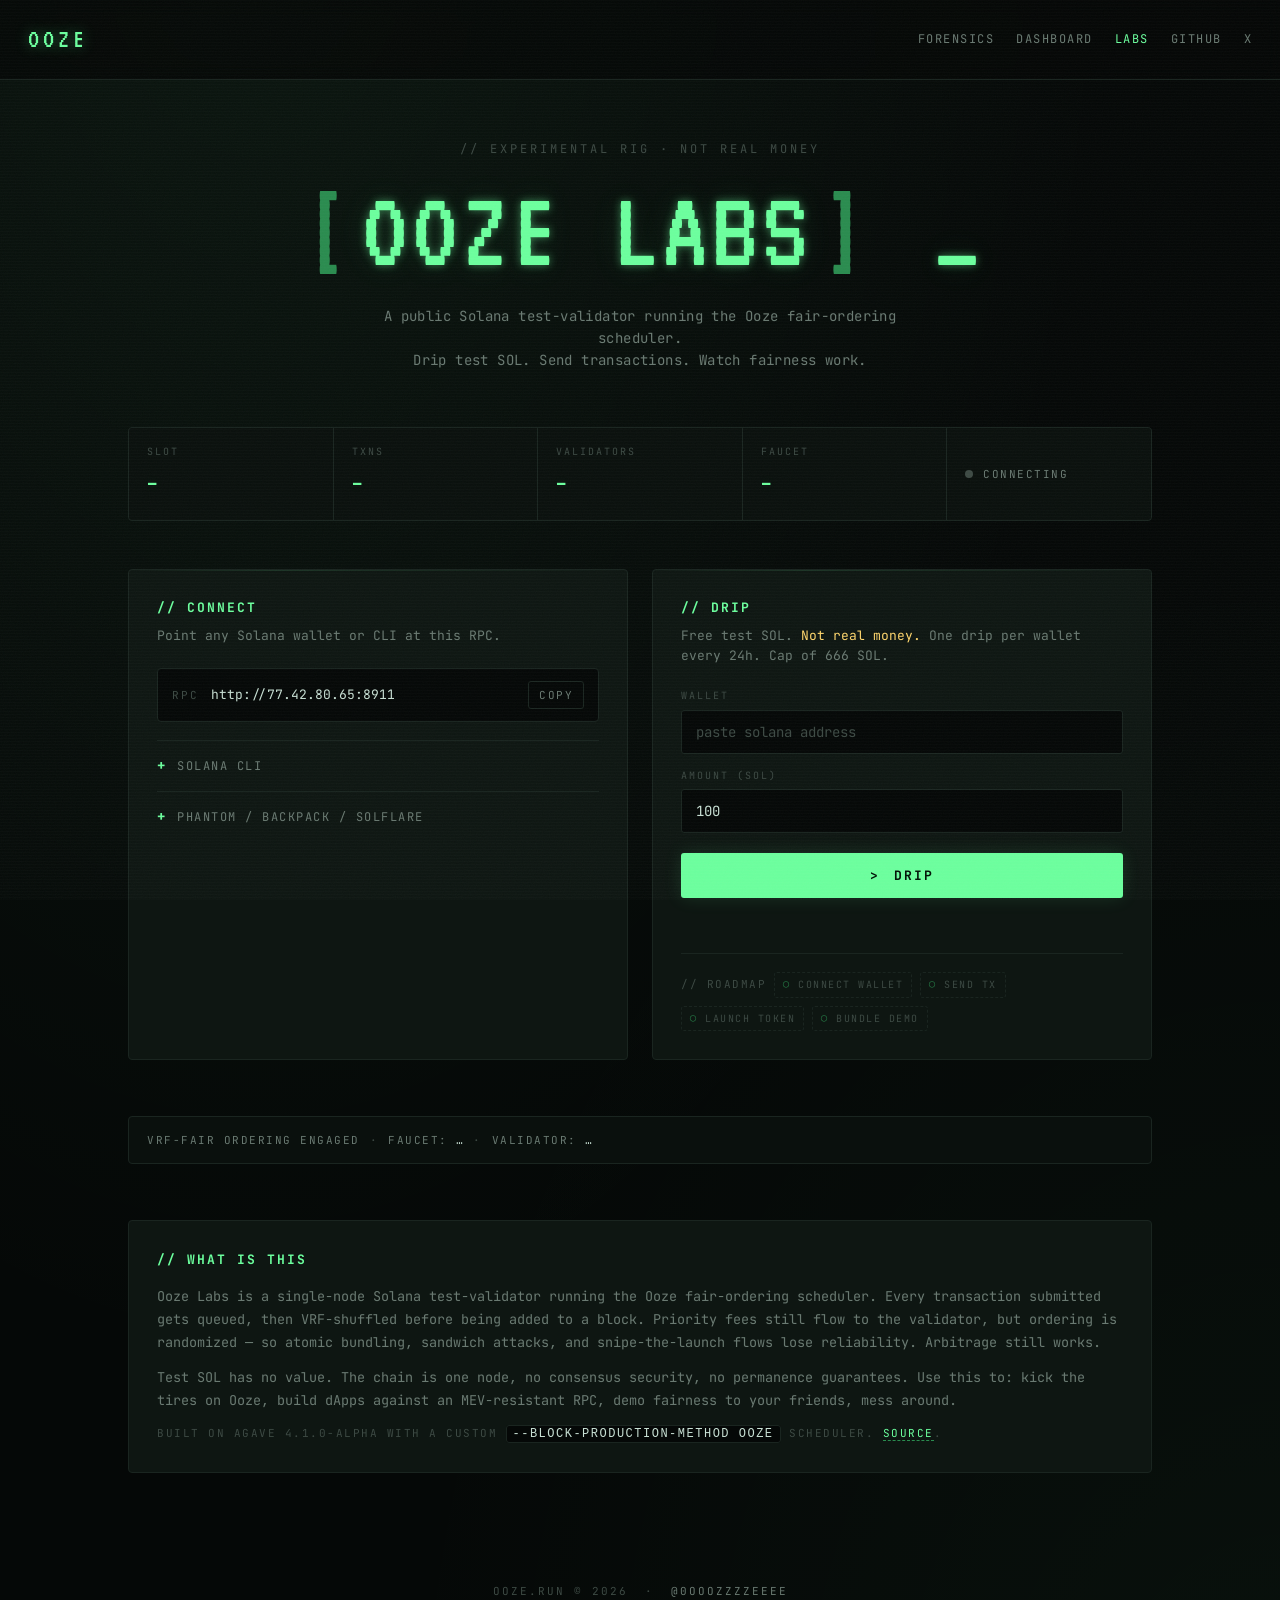
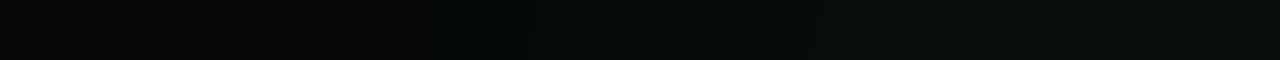
==== static/index.html @ a7ea2454 "Move static files to static/ directory" ====
<!DOCTYPE html>
<html lang="en">
<head>
<meta charset="UTF-8">
<meta name="viewport" content="width=device-width, initial-scale=1">
<title>OOZE LABS — VRF-fair Solana RPC</title>
<meta name="description" content="A public Solana test-validator running the Ooze fair-ordering scheduler. Drip test SOL. Send transactions. Watch fairness work.">

<link rel="preconnect" href="https://fonts.googleapis.com">
<link rel="preconnect" href="https://fonts.gstatic.com" crossorigin>
<!-- JetBrains Mono for body, VT323 for the big terminal display -->
<link href="https://fonts.googleapis.com/css2?family=JetBrains+Mono:wght@300;400;500;700&family=VT323&display=swap" rel="stylesheet">

<link rel="stylesheet" href="/static/style.css">
</head>
<body>

<div class="scanlines" aria-hidden="true"></div>
<div class="grain" aria-hidden="true"></div>

<header class="topbar">
  <a href="https://ooze.run" class="logo">OOZE</a>
  <nav>
    <a href="https://ooze.run">FORENSICS</a>
    <a href="https://dashboard.ooze.run">DASHBOARD</a>
    <a href="/" class="active">LABS</a>
    <a href="https://github.com/SwagasaurusFLEX" target="_blank" rel="noopener">GITHUB</a>
    <a href="https://twitter.com/0ooozzzzeeee" target="_blank" rel="noopener">X</a>
  </nav>
</header>

<main>

  <section class="hero">
    <div class="hero-pre">// experimental rig &middot; not real money</div>
    <h1 class="title">
      <span class="bracket">[</span>OOZE&nbsp;LABS<span class="bracket">]</span>
      <span class="cursor">_</span>
    </h1>
    <p class="tag">A public Solana test-validator running the Ooze fair-ordering scheduler.<br>
       Drip test SOL. Send transactions. Watch fairness work.</p>
  </section>

  <section class="status" id="status-grid">
    <div class="stat">
      <div class="stat-label">SLOT</div>
      <div class="stat-value" id="stat-slot">—</div>
    </div>
    <div class="stat">
      <div class="stat-label">TXNS</div>
      <div class="stat-value" id="stat-txns">—</div>
    </div>
    <div class="stat">
      <div class="stat-label">VALIDATORS</div>
      <div class="stat-value" id="stat-validators">—</div>
    </div>
    <div class="stat">
      <div class="stat-label">FAUCET</div>
      <div class="stat-value" id="stat-faucet">—</div>
    </div>
    <div class="stat status-pill">
      <div class="dot" id="status-dot"></div>
      <span id="status-text">connecting</span>
    </div>
  </section>

  <section class="grid">

    <article class="card connect">
      <h2 class="card-title">// CONNECT</h2>
      <p class="card-sub">Point any Solana wallet or CLI at this RPC.</p>

      <div class="endpoint-row" data-copy="rpc">
        <span class="row-label">RPC</span>
        <code id="rpc-url">http://77.42.80.65:8911</code>
        <button class="copy-btn" data-target="rpc-url">copy</button>
      </div>

      <details class="cli-details">
        <summary>Solana CLI</summary>
<pre><span class="prompt">$</span> solana config set --url <span class="hl" id="cli-url">http://77.42.80.65:8911</span>
<span class="prompt">$</span> solana airdrop 10
<span class="prompt">$</span> solana balance</pre>
      </details>

      <details class="cli-details">
        <summary>Phantom / Backpack / Solflare</summary>
<pre>Settings → Developer Settings → Change Network →
  Add Custom RPC →
    Name:   <span class="hl">Ooze Labs</span>
    URL:    <span class="hl rpc-inline">http://77.42.80.65:8911</span></pre>
      </details>
    </article>

    <article class="card drip">
      <h2 class="card-title">// DRIP</h2>
      <p class="card-sub">Free test SOL. <span class="warn">Not real money.</span> One drip per wallet every 24h. Cap of 666 SOL.</p>

      <form id="drip-form" autocomplete="off">
        <label class="field">
          <span>WALLET</span>
          <input type="text" id="drip-wallet" placeholder="paste solana address" spellcheck="false" required>
        </label>

        <label class="field">
          <span>AMOUNT (SOL)</span>
          <input type="number" id="drip-amount" value="100" min="1" max="666" required>
        </label>

        <button type="submit" id="drip-submit" class="primary-btn">
          <span class="btn-glyph">&gt;</span> dripping...
        </button>
      </form>

      <div class="drip-status" id="drip-status" aria-live="polite"></div>

      <div class="future">
        <span class="dim">// roadmap</span>
        <span class="badge soon">connect wallet</span>
        <span class="badge soon">send tx</span>
        <span class="badge soon">launch token</span>
        <span class="badge soon">bundle demo</span>
      </div>
    </article>

  </section>

  <section class="footer-strip">
    <span>VRF-FAIR ORDERING ENGAGED</span>
    <span class="sep">·</span>
    <span>FAUCET: <code id="faucet-pubkey-foot">…</code></span>
    <span class="sep">·</span>
    <span>VALIDATOR: <code id="validator-id-foot">…</code></span>
  </section>

  <section class="readme">
    <h3>// what is this</h3>
    <p>
      Ooze Labs is a single-node Solana test-validator running the Ooze fair-ordering scheduler.
      Every transaction submitted gets queued, then VRF-shuffled before being added to a block.
      Priority fees still flow to the validator, but ordering is randomized — so atomic bundling,
      sandwich attacks, and snipe-the-launch flows lose reliability. Arbitrage still works.
    </p>
    <p>
      Test SOL has no value. The chain is one node, no consensus security, no permanence guarantees.
      Use this to: kick the tires on Ooze, build dApps against an MEV-resistant RPC, demo fairness
      to your friends, mess around.
    </p>
    <p class="dim">
      Built on agave 4.1.0-alpha with a custom <code>--block-production-method ooze</code> scheduler.
      <a href="https://github.com/SwagasaurusFLEX/ooze-validator" target="_blank" rel="noopener">source</a>.
    </p>
  </section>

</main>

<footer class="page-footer">
  <span>OOZE.RUN © 2026</span>
  <span class="sep">·</span>
  <a href="https://twitter.com/0ooozzzzeeee" target="_blank" rel="noopener">@0ooozzzzeeee</a>
</footer>

<script src="/static/app.js"></script>
</body>
</html>
---- static/style.css ----
/* ===========================================================
   OOZE LABS — terminal aesthetic
   =========================================================== */

:root {
  --bg: #050807;
  --bg-elev: #0a100d;
  --bg-card: #0e1612;
  --line: #1a2520;
  --line-soft: #11181400;

  --fg: #c8e0d4;
  --fg-dim: #6a7a72;
  --fg-mute: #3d4a44;

  --ooze: #6cff9e;        /* primary accent */
  --ooze-soft: #2a8c4f;
  --ooze-glow: rgba(108, 255, 158, 0.45);
  --ooze-glow-soft: rgba(108, 255, 158, 0.12);

  --warn: #ffd66c;
  --err: #ff6c6c;

  --mono: 'JetBrains Mono', ui-monospace, SFMono-Regular, Menlo, monospace;
  --display: 'VT323', var(--mono);

  --radius: 4px;
  --maxw: 1080px;
}

* { box-sizing: border-box; }
html, body { margin: 0; padding: 0; }

html { scroll-behavior: smooth; }

body {
  font-family: var(--mono);
  font-size: 14px;
  line-height: 1.55;
  color: var(--fg);
  background: var(--bg);
  background-image:
    radial-gradient(ellipse at 20% -10%, rgba(108, 255, 158, 0.06), transparent 60%),
    radial-gradient(ellipse at 100% 110%, rgba(108, 255, 158, 0.04), transparent 50%);
  min-height: 100vh;
  overflow-x: hidden;
  -webkit-font-smoothing: antialiased;
}

/* ----- atmospheric overlays ----- */

.scanlines {
  position: fixed;
  inset: 0;
  pointer-events: none;
  z-index: 1000;
  background: repeating-linear-gradient(
    to bottom,
    rgba(255, 255, 255, 0.01) 0px,
    rgba(255, 255, 255, 0.01) 1px,
    transparent 1px,
    transparent 3px
  );
  mix-blend-mode: screen;
}

.grain {
  position: fixed;
  inset: 0;
  pointer-events: none;
  z-index: 999;
  opacity: 0.045;
  background-image: url("data:image/svg+xml;utf8,<svg xmlns='http://www.w3.org/2000/svg' width='200' height='200'><filter id='n'><feTurbulence type='fractalNoise' baseFrequency='0.85' numOctaves='2' stitchTiles='stitch'/></filter><rect width='100%' height='100%' filter='url(%23n)' opacity='0.7'/></svg>");
}

/* ----- top nav ----- */

.topbar {
  display: flex;
  align-items: center;
  justify-content: space-between;
  padding: 18px 28px;
  border-bottom: 1px solid var(--line);
  background: rgba(5, 8, 7, 0.8);
  backdrop-filter: blur(8px);
  -webkit-backdrop-filter: blur(8px);
  position: sticky;
  top: 0;
  z-index: 50;
}

.logo {
  font-family: var(--display);
  font-size: 28px;
  letter-spacing: 4px;
  color: var(--ooze);
  text-decoration: none;
  text-shadow: 0 0 14px var(--ooze-glow);
}

.topbar nav {
  display: flex;
  gap: 22px;
}

.topbar nav a {
  color: var(--fg-dim);
  text-decoration: none;
  font-size: 12px;
  letter-spacing: 1.5px;
  text-transform: uppercase;
  transition: color 0.15s;
}

.topbar nav a:hover { color: var(--fg); }
.topbar nav a.active { color: var(--ooze); }

/* ----- main layout ----- */

main {
  max-width: var(--maxw);
  margin: 0 auto;
  padding: 60px 28px 80px;
}

/* ----- hero ----- */

.hero {
  text-align: center;
  margin-bottom: 56px;
  animation: fade-up 0.8s ease both;
}

.hero-pre {
  color: var(--fg-mute);
  font-size: 12px;
  letter-spacing: 3px;
  text-transform: uppercase;
  margin-bottom: 14px;
}

.title {
  font-family: var(--display);
  font-size: clamp(54px, 9vw, 116px);
  font-weight: 400;
  letter-spacing: 4px;
  margin: 0 0 18px;
  color: var(--ooze);
  text-shadow:
    0 0 8px var(--ooze-glow),
    0 0 32px var(--ooze-glow-soft);
  line-height: 1;
}

.bracket {
  color: var(--ooze-soft);
  font-weight: 400;
  text-shadow: none;
  display: inline-block;
  margin: 0 8px;
}

.cursor {
  display: inline-block;
  color: var(--ooze);
  animation: blink 1.05s steps(2, jump-none) infinite;
  margin-left: 6px;
  font-weight: 400;
}

@keyframes blink {
  0%, 50% { opacity: 1; }
  50.01%, 100% { opacity: 0; }
}

.tag {
  color: var(--fg-dim);
  font-size: 14px;
  max-width: 580px;
  margin: 0 auto;
  letter-spacing: 0.4px;
}

/* ----- status bar ----- */

.status {
  display: grid;
  grid-template-columns: repeat(auto-fit, minmax(140px, 1fr));
  gap: 1px;
  background: var(--line);
  border: 1px solid var(--line);
  border-radius: var(--radius);
  margin-bottom: 48px;
  overflow: hidden;
}

.stat {
  background: var(--bg-elev);
  padding: 16px 18px;
  display: flex;
  flex-direction: column;
  gap: 4px;
  min-width: 0;
}

.stat-label {
  color: var(--fg-mute);
  font-size: 10px;
  letter-spacing: 2px;
  text-transform: uppercase;
}

.stat-value {
  font-family: var(--display);
  font-size: 26px;
  letter-spacing: 1px;
  color: var(--ooze);
  text-shadow: 0 0 10px var(--ooze-glow-soft);
  white-space: nowrap;
  overflow: hidden;
  text-overflow: ellipsis;
}

.status-pill {
  flex-direction: row;
  align-items: center;
  gap: 10px;
  font-size: 11px;
  letter-spacing: 1.5px;
  text-transform: uppercase;
  color: var(--fg-dim);
}

.dot {
  width: 8px; height: 8px;
  border-radius: 50%;
  background: var(--fg-mute);
  flex-shrink: 0;
  transition: background 0.25s, box-shadow 0.25s;
}

.dot.live {
  background: var(--ooze);
  box-shadow: 0 0 12px var(--ooze-glow);
  animation: pulse 1.6s ease-in-out infinite;
}

.dot.err {
  background: var(--err);
  box-shadow: 0 0 12px rgba(255, 108, 108, 0.5);
}

@keyframes pulse {
  0%, 100% { opacity: 1; transform: scale(1); }
  50% { opacity: 0.65; transform: scale(0.86); }
}

/* ----- card grid ----- */

.grid {
  display: grid;
  grid-template-columns: 1fr 1fr;
  gap: 24px;
  margin-bottom: 56px;
}

@media (max-width: 760px) {
  .grid { grid-template-columns: 1fr; }
}

.card {
  background: var(--bg-card);
  border: 1px solid var(--line);
  border-radius: var(--radius);
  padding: 28px;
  position: relative;
  overflow: hidden;
}

.card::before {
  content: '';
  position: absolute;
  top: 0; left: 0; right: 0;
  height: 1px;
  background: linear-gradient(90deg, transparent, var(--ooze-glow-soft) 30%, transparent);
}

.card-title {
  font-family: var(--mono);
  font-size: 13px;
  letter-spacing: 2px;
  font-weight: 700;
  color: var(--ooze);
  margin: 0 0 8px;
  text-transform: uppercase;
}

.card-sub {
  color: var(--fg-dim);
  font-size: 13px;
  margin: 0 0 22px;
}

/* ----- connect card ----- */

.endpoint-row {
  display: flex;
  align-items: center;
  gap: 12px;
  background: var(--bg);
  border: 1px solid var(--line);
  border-radius: var(--radius);
  padding: 12px 14px;
  margin-bottom: 18px;
}

.row-label {
  color: var(--fg-mute);
  font-size: 11px;
  letter-spacing: 2px;
  text-transform: uppercase;
  flex-shrink: 0;
}

.endpoint-row code {
  flex: 1;
  font-family: var(--mono);
  color: var(--fg);
  font-size: 13px;
  word-break: break-all;
  background: none;
  padding: 0;
}

.copy-btn {
  background: transparent;
  border: 1px solid var(--line);
  color: var(--fg-dim);
  font-family: var(--mono);
  font-size: 11px;
  letter-spacing: 1.5px;
  text-transform: uppercase;
  padding: 6px 10px;
  cursor: pointer;
  border-radius: 3px;
  transition: all 0.15s;
  flex-shrink: 0;
}

.copy-btn:hover {
  color: var(--ooze);
  border-color: var(--ooze-soft);
  background: rgba(108, 255, 158, 0.04);
}

.copy-btn.copied {
  color: var(--ooze);
  border-color: var(--ooze);
}

.cli-details {
  border-top: 1px solid var(--line);
  padding: 14px 0;
}

.cli-details:last-child { padding-bottom: 0; }

.cli-details summary {
  color: var(--fg-dim);
  font-size: 12px;
  letter-spacing: 1.5px;
  text-transform: uppercase;
  cursor: pointer;
  list-style: none;
  user-select: none;
  display: flex;
  align-items: center;
  gap: 8px;
}

.cli-details summary::-webkit-details-marker { display: none; }

.cli-details summary::before {
  content: '+';
  color: var(--ooze);
  font-weight: 700;
  font-size: 14px;
  width: 12px;
  display: inline-block;
}

.cli-details[open] summary::before { content: '−'; }

.cli-details pre {
  margin: 12px 0 0;
  padding: 14px 16px;
  background: var(--bg);
  border: 1px solid var(--line);
  border-radius: 3px;
  font-size: 12.5px;
  line-height: 1.6;
  color: var(--fg);
  overflow-x: auto;
}

.prompt {
  color: var(--ooze);
  margin-right: 8px;
  user-select: none;
}

.hl { color: var(--ooze); }

/* ----- drip card ----- */

.drip .field {
  display: block;
  margin-bottom: 14px;
}

.drip .field span {
  display: block;
  color: var(--fg-mute);
  font-size: 10px;
  letter-spacing: 2px;
  text-transform: uppercase;
  margin-bottom: 6px;
}

.drip input {
  width: 100%;
  padding: 12px 14px;
  background: var(--bg);
  border: 1px solid var(--line);
  border-radius: 3px;
  color: var(--fg);
  font-family: var(--mono);
  font-size: 14px;
  outline: none;
  transition: border-color 0.15s, box-shadow 0.15s;
}

.drip input:focus {
  border-color: var(--ooze-soft);
  box-shadow: 0 0 0 3px rgba(108, 255, 158, 0.08);
}

.drip input::placeholder {
  color: var(--fg-mute);
}

.warn { color: var(--warn); }

.primary-btn {
  width: 100%;
  margin-top: 6px;
  padding: 14px;
  background: var(--ooze);
  color: #001306;
  border: none;
  border-radius: 3px;
  font-family: var(--mono);
  font-size: 13px;
  font-weight: 700;
  letter-spacing: 2px;
  text-transform: uppercase;
  cursor: pointer;
  transition: filter 0.15s, transform 0.05s;
  box-shadow: 0 0 18px var(--ooze-glow-soft);
}

.primary-btn:hover { filter: brightness(1.1); }
.primary-btn:active { transform: translateY(1px); }
.primary-btn:disabled {
  background: var(--bg-elev);
  color: var(--fg-mute);
  cursor: not-allowed;
  box-shadow: none;
}

.btn-glyph { color: #001306; margin-right: 4px; }

.drip-status {
  margin-top: 14px;
  font-size: 12.5px;
  min-height: 1.5em;
}
.drip-status.ok { color: var(--ooze); }
.drip-status.err { color: var(--err); }

.drip-status .sig {
  display: block;
  color: var(--fg-dim);
  font-size: 11px;
  word-break: break-all;
  margin-top: 4px;
}

.future {
  margin-top: 22px;
  padding-top: 18px;
  border-top: 1px solid var(--line);
  display: flex;
  flex-wrap: wrap;
  gap: 8px;
  align-items: center;
}

.dim { color: var(--fg-mute); font-size: 11px; letter-spacing: 1.5px; text-transform: uppercase; }

.badge {
  font-size: 10px;
  letter-spacing: 1.5px;
  text-transform: uppercase;
  padding: 4px 8px;
  border-radius: 3px;
  border: 1px dashed var(--line);
  color: var(--fg-mute);
}

.badge.soon::before {
  content: '◯ ';
  color: var(--ooze-soft);
}

/* ----- footer strip ----- */

.footer-strip {
  display: flex;
  flex-wrap: wrap;
  align-items: center;
  gap: 10px;
  padding: 14px 18px;
  background: var(--bg-elev);
  border: 1px solid var(--line);
  border-radius: var(--radius);
  font-size: 11px;
  letter-spacing: 1.5px;
  text-transform: uppercase;
  color: var(--fg-dim);
  margin-bottom: 56px;
}

.footer-strip code {
  font-family: var(--mono);
  text-transform: none;
  color: var(--fg);
  letter-spacing: 0;
  font-size: 11.5px;
}

.footer-strip .sep { color: var(--fg-mute); }

/* ----- readme ----- */

.readme {
  border: 1px solid var(--line);
  border-radius: var(--radius);
  padding: 28px;
  background: var(--bg-card);
  color: var(--fg-dim);
  font-size: 13.5px;
  line-height: 1.7;
}

.readme h3 {
  font-family: var(--mono);
  font-size: 13px;
  letter-spacing: 2px;
  font-weight: 700;
  color: var(--ooze);
  margin: 0 0 14px;
  text-transform: uppercase;
}

.readme p { margin: 0 0 12px; }
.readme p:last-child { margin-bottom: 0; }

.readme code {
  background: var(--bg);
  border: 1px solid var(--line);
  padding: 1px 6px;
  border-radius: 3px;
  font-size: 12px;
  color: var(--fg);
}

.readme a { color: var(--ooze); text-decoration: none; border-bottom: 1px dashed var(--ooze-soft); }
.readme a:hover { color: var(--ooze); border-bottom-style: solid; }

/* ----- page footer ----- */

.page-footer {
  text-align: center;
  padding: 30px 28px 60px;
  color: var(--fg-mute);
  font-size: 11px;
  letter-spacing: 2px;
  text-transform: uppercase;
}

.page-footer .sep { margin: 0 8px; }
.page-footer a { color: var(--fg-dim); text-decoration: none; }
.page-footer a:hover { color: var(--ooze); }

/* ----- entrance animations ----- */

@keyframes fade-up {
  from { opacity: 0; transform: translateY(12px); }
  to { opacity: 1; transform: translateY(0); }
}

.status, .grid, .footer-strip, .readme {
  animation: fade-up 0.6s ease both;
}
.status { animation-delay: 0.15s; }
.grid { animation-delay: 0.25s; }
.footer-strip { animation-delay: 0.35s; }
.readme { animation-delay: 0.45s; }

/* ----- responsive ----- */

@media (max-width: 560px) {
  main { padding: 36px 18px 60px; }
  .topbar { padding: 14px 18px; }
  .topbar nav { gap: 14px; }
  .topbar nav a { font-size: 11px; letter-spacing: 1px; }
  .card { padding: 22px; }
  .endpoint-row { flex-wrap: wrap; }
  .endpoint-row code { width: 100%; }
}
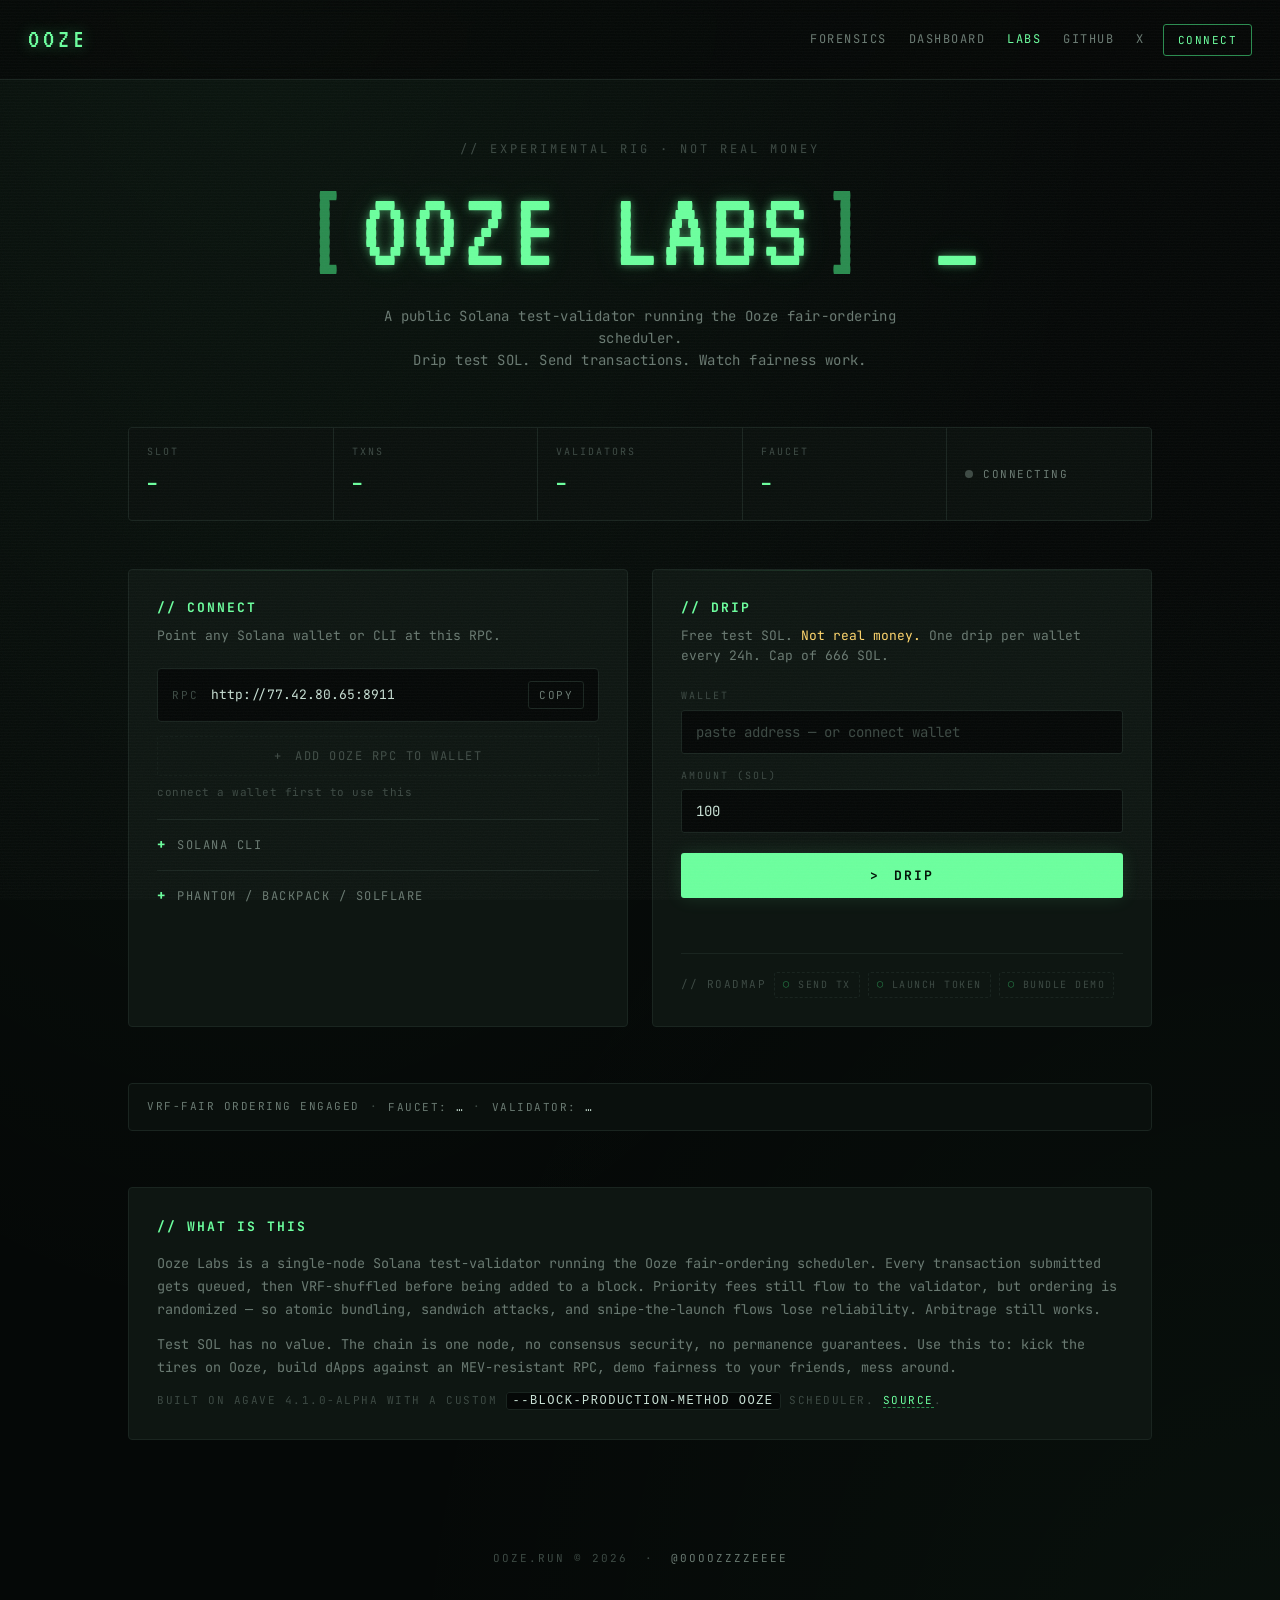
==== commit 7277535f: "Added wallet connect" ====
--- a/static/index.html
+++ b/static/index.html
@@ -8,7 +8,6 @@
 
 <link rel="preconnect" href="https://fonts.googleapis.com">
 <link rel="preconnect" href="https://fonts.gstatic.com" crossorigin>
-<!-- JetBrains Mono for body, VT323 for the big terminal display -->
 <link href="https://fonts.googleapis.com/css2?family=JetBrains+Mono:wght@300;400;500;700&family=VT323&display=swap" rel="stylesheet">
 
 <link rel="stylesheet" href="/static/style.css">
@@ -27,6 +26,11 @@
     <a href="https://github.com/SwagasaurusFLEX" target="_blank" rel="noopener">GITHUB</a>
     <a href="https://twitter.com/0ooozzzzeeee" target="_blank" rel="noopener">X</a>
   </nav>
+  <div class="topbar-wallet">
+    <button id="wallet-btn" class="wallet-btn" type="button">
+      <span class="wallet-btn-label">CONNECT</span>
+    </button>
+  </div>
 </header>
 
 <main>
@@ -76,6 +80,11 @@
         <button class="copy-btn" data-target="rpc-url">copy</button>
       </div>
 
+      <button id="add-rpc-btn" class="ghost-btn" type="button" disabled>
+        <span class="btn-glyph">+</span> add ooze rpc to wallet
+      </button>
+      <div class="add-rpc-hint" id="add-rpc-hint">connect a wallet first to use this</div>
+
       <details class="cli-details">
         <summary>Solana CLI</summary>
 <pre><span class="prompt">$</span> solana config set --url <span class="hl" id="cli-url">http://77.42.80.65:8911</span>
@@ -99,7 +108,10 @@
       <form id="drip-form" autocomplete="off">
         <label class="field">
           <span>WALLET</span>
-          <input type="text" id="drip-wallet" placeholder="paste solana address" spellcheck="false" required>
+          <div class="field-row">
+            <input type="text" id="drip-wallet" placeholder="paste address — or connect wallet" spellcheck="false" required>
+            <button type="button" id="drip-use-connected" class="ghost-mini" hidden>use connected</button>
+          </div>
         </label>
 
         <label class="field">
@@ -108,7 +120,7 @@
         </label>
 
         <button type="submit" id="drip-submit" class="primary-btn">
-          <span class="btn-glyph">&gt;</span> dripping...
+          <span class="btn-glyph">&gt;</span> drip
         </button>
       </form>
 
@@ -116,7 +128,6 @@
 
       <div class="future">
         <span class="dim">// roadmap</span>
-        <span class="badge soon">connect wallet</span>
         <span class="badge soon">send tx</span>
         <span class="badge soon">launch token</span>
         <span class="badge soon">bundle demo</span>
@@ -160,6 +171,33 @@
   <a href="https://twitter.com/0ooozzzzeeee" target="_blank" rel="noopener">@0ooozzzzeeee</a>
 </footer>
 
+<!-- ─── Wallet picker modal ─── -->
+<div class="modal-overlay" id="wallet-modal" hidden>
+  <div class="modal" role="dialog" aria-labelledby="wallet-modal-title">
+    <div class="modal-header">
+      <h3 id="wallet-modal-title">// select wallet</h3>
+      <button class="modal-close" id="wallet-modal-close" aria-label="close">×</button>
+    </div>
+    <div class="modal-body">
+      <button class="wallet-option" data-wallet="phantom">
+        <span class="wallet-name">Phantom</span>
+        <span class="wallet-status" data-wallet-status="phantom">checking…</span>
+      </button>
+      <button class="wallet-option" data-wallet="solflare">
+        <span class="wallet-name">Solflare</span>
+        <span class="wallet-status" data-wallet-status="solflare">checking…</span>
+      </button>
+      <button class="wallet-option" data-wallet="backpack">
+        <span class="wallet-name">Backpack</span>
+        <span class="wallet-status" data-wallet-status="backpack">checking…</span>
+      </button>
+    </div>
+    <div class="modal-foot">
+      <span class="dim">on mobile? we'll deep-link the wallet app.</span>
+    </div>
+  </div>
+</div>
+
 <script src="/static/app.js"></script>
 </body>
 </html>
--- a/static/style.css
+++ b/static/style.css
@@ -13,7 +13,7 @@
   --fg-dim: #6a7a72;
   --fg-mute: #3d4a44;
 
-  --ooze: #6cff9e;        /* primary accent */
+  --ooze: #6cff9e;
   --ooze-soft: #2a8c4f;
   --ooze-glow: rgba(108, 255, 158, 0.45);
   --ooze-glow-soft: rgba(108, 255, 158, 0.12);
@@ -78,7 +78,7 @@
 .topbar {
   display: flex;
   align-items: center;
-  justify-content: space-between;
+  gap: 18px;
   padding: 18px 28px;
   border-bottom: 1px solid var(--line);
   background: rgba(5, 8, 7, 0.8);
@@ -96,11 +96,13 @@
   color: var(--ooze);
   text-decoration: none;
   text-shadow: 0 0 14px var(--ooze-glow);
+  flex-shrink: 0;
 }
 
 .topbar nav {
   display: flex;
   gap: 22px;
+  margin-left: auto;
 }
 
 .topbar nav a {
@@ -114,6 +116,50 @@
 
 .topbar nav a:hover { color: var(--fg); }
 .topbar nav a.active { color: var(--ooze); }
+
+/* wallet button in topbar */
+.topbar-wallet {
+  flex-shrink: 0;
+}
+
+.wallet-btn {
+  font-family: var(--mono);
+  font-size: 11px;
+  letter-spacing: 1.5px;
+  text-transform: uppercase;
+  background: transparent;
+  border: 1px solid var(--ooze-soft);
+  color: var(--ooze);
+  padding: 8px 14px;
+  border-radius: 3px;
+  cursor: pointer;
+  transition: all 0.15s;
+  white-space: nowrap;
+}
+
+.wallet-btn:hover {
+  background: rgba(108, 255, 158, 0.06);
+  border-color: var(--ooze);
+  box-shadow: 0 0 12px var(--ooze-glow-soft);
+}
+
+.wallet-btn.connected {
+  border-color: var(--ooze);
+  background: rgba(108, 255, 158, 0.07);
+}
+
+.wallet-btn.connected::before {
+  content: '';
+  display: inline-block;
+  width: 6px;
+  height: 6px;
+  border-radius: 50%;
+  background: var(--ooze);
+  margin-right: 6px;
+  vertical-align: middle;
+  box-shadow: 0 0 8px var(--ooze);
+  animation: pulse 1.6s ease-in-out infinite;
+}
 
 /* ----- main layout ----- */
 
@@ -311,7 +357,7 @@
   border: 1px solid var(--line);
   border-radius: var(--radius);
   padding: 12px 14px;
-  margin-bottom: 18px;
+  margin-bottom: 14px;
 }
 
 .row-label {
@@ -358,6 +404,49 @@
   border-color: var(--ooze);
 }
 
+/* ghost button (add-rpc, etc.) */
+
+.ghost-btn {
+  width: 100%;
+  background: transparent;
+  border: 1px dashed var(--line);
+  color: var(--fg-dim);
+  font-family: var(--mono);
+  font-size: 12px;
+  letter-spacing: 1.5px;
+  text-transform: uppercase;
+  padding: 11px 14px;
+  border-radius: 3px;
+  cursor: pointer;
+  transition: all 0.15s;
+}
+
+.ghost-btn:not(:disabled):hover {
+  color: var(--ooze);
+  border-color: var(--ooze-soft);
+  border-style: solid;
+  background: rgba(108, 255, 158, 0.04);
+}
+
+.ghost-btn:disabled {
+  cursor: not-allowed;
+  opacity: 0.55;
+}
+
+.add-rpc-hint {
+  font-size: 11px;
+  color: var(--fg-mute);
+  letter-spacing: 0.5px;
+  margin: 8px 0 18px;
+  min-height: 1.4em;
+  transition: color 0.2s;
+}
+
+.add-rpc-hint[data-state="ok"] { color: var(--ooze); }
+.add-rpc-hint[data-state="err"] { color: var(--err); }
+
+/* CLI details */
+
 .cli-details {
   border-top: 1px solid var(--line);
   padding: 14px 0;
@@ -425,6 +514,38 @@
   letter-spacing: 2px;
   text-transform: uppercase;
   margin-bottom: 6px;
+}
+
+.field-row {
+  display: flex;
+  gap: 8px;
+  align-items: stretch;
+}
+
+.field-row input {
+  flex: 1;
+  min-width: 0;
+}
+
+.ghost-mini {
+  background: transparent;
+  border: 1px solid var(--line);
+  color: var(--fg-dim);
+  font-family: var(--mono);
+  font-size: 10px;
+  letter-spacing: 1.2px;
+  text-transform: uppercase;
+  padding: 0 12px;
+  border-radius: 3px;
+  cursor: pointer;
+  transition: all 0.15s;
+  white-space: nowrap;
+}
+
+.ghost-mini:hover {
+  color: var(--ooze);
+  border-color: var(--ooze-soft);
+  background: rgba(108, 255, 158, 0.04);
 }
 
 .drip input {
@@ -479,6 +600,8 @@
 }
 
 .btn-glyph { color: #001306; margin-right: 4px; }
+.ghost-btn .btn-glyph,
+.ghost-mini .btn-glyph { color: inherit; }
 
 .drip-status {
   margin-top: 14px;
@@ -603,6 +726,128 @@
 .page-footer a { color: var(--fg-dim); text-decoration: none; }
 .page-footer a:hover { color: var(--ooze); }
 
+/* ----- wallet modal ----- */
+
+.modal-overlay {
+  position: fixed;
+  inset: 0;
+  z-index: 2000;
+  background: rgba(0, 0, 0, 0.78);
+  backdrop-filter: blur(4px);
+  -webkit-backdrop-filter: blur(4px);
+  display: flex;
+  align-items: center;
+  justify-content: center;
+  padding: 24px;
+  animation: modal-fade 0.2s ease-out;
+}
+
+.modal-overlay[hidden] { display: none; }
+
+@keyframes modal-fade {
+  from { opacity: 0; }
+  to { opacity: 1; }
+}
+
+.modal {
+  background: var(--bg-card);
+  border: 1px solid var(--ooze-soft);
+  border-radius: var(--radius);
+  width: 100%;
+  max-width: 380px;
+  box-shadow:
+    0 0 60px rgba(108, 255, 158, 0.15),
+    0 20px 60px rgba(0, 0, 0, 0.6);
+  animation: modal-rise 0.25s ease-out;
+}
+
+@keyframes modal-rise {
+  from { opacity: 0; transform: translateY(12px); }
+  to { opacity: 1; transform: translateY(0); }
+}
+
+.modal-header {
+  display: flex;
+  align-items: center;
+  justify-content: space-between;
+  padding: 18px 22px;
+  border-bottom: 1px solid var(--line);
+}
+
+.modal-header h3 {
+  margin: 0;
+  font-family: var(--mono);
+  font-size: 13px;
+  letter-spacing: 2px;
+  color: var(--ooze);
+  text-transform: uppercase;
+  font-weight: 700;
+}
+
+.modal-close {
+  background: transparent;
+  border: none;
+  color: var(--fg-dim);
+  font-size: 24px;
+  line-height: 1;
+  cursor: pointer;
+  padding: 0 6px;
+  transition: color 0.15s;
+}
+
+.modal-close:hover { color: var(--ooze); }
+
+.modal-body {
+  padding: 14px 14px 6px;
+  display: flex;
+  flex-direction: column;
+  gap: 8px;
+}
+
+.wallet-option {
+  display: flex;
+  align-items: center;
+  justify-content: space-between;
+  background: var(--bg);
+  border: 1px solid var(--line);
+  border-radius: 3px;
+  padding: 14px 16px;
+  font-family: var(--mono);
+  color: var(--fg);
+  cursor: pointer;
+  transition: all 0.15s;
+  text-align: left;
+}
+
+.wallet-option:hover {
+  border-color: var(--ooze-soft);
+  background: rgba(108, 255, 158, 0.04);
+}
+
+.wallet-name {
+  font-size: 14px;
+  letter-spacing: 0.5px;
+  font-weight: 500;
+}
+
+.wallet-status {
+  font-size: 10px;
+  letter-spacing: 1.5px;
+  text-transform: uppercase;
+  color: var(--fg-mute);
+  transition: color 0.15s;
+}
+
+.wallet-status[data-state="detected"] { color: var(--ooze); }
+.wallet-status[data-state="missing"] { color: var(--fg-mute); }
+.wallet-status[data-state="mobile"] { color: var(--warn); }
+.wallet-status[data-state="err"] { color: var(--err); }
+
+.modal-foot {
+  padding: 8px 22px 18px;
+  text-align: center;
+}
+
 /* ----- entrance animations ----- */
 
 @keyframes fade-up {
@@ -620,12 +865,28 @@
 
 /* ----- responsive ----- */
 
+@media (max-width: 720px) {
+  .topbar {
+    flex-wrap: wrap;
+    gap: 12px;
+    padding: 14px 18px;
+  }
+  .topbar nav {
+    order: 3;
+    width: 100%;
+    justify-content: space-between;
+    gap: 14px;
+    flex-wrap: wrap;
+  }
+  .topbar nav a { font-size: 11px; letter-spacing: 1px; }
+  .topbar-wallet { margin-left: auto; }
+}
+
 @media (max-width: 560px) {
   main { padding: 36px 18px 60px; }
-  .topbar { padding: 14px 18px; }
-  .topbar nav { gap: 14px; }
-  .topbar nav a { font-size: 11px; letter-spacing: 1px; }
   .card { padding: 22px; }
   .endpoint-row { flex-wrap: wrap; }
   .endpoint-row code { width: 100%; }
-}
+  .field-row { flex-direction: column; gap: 6px; align-items: stretch; }
+  .ghost-mini { padding: 10px; font-size: 11px; }
+}
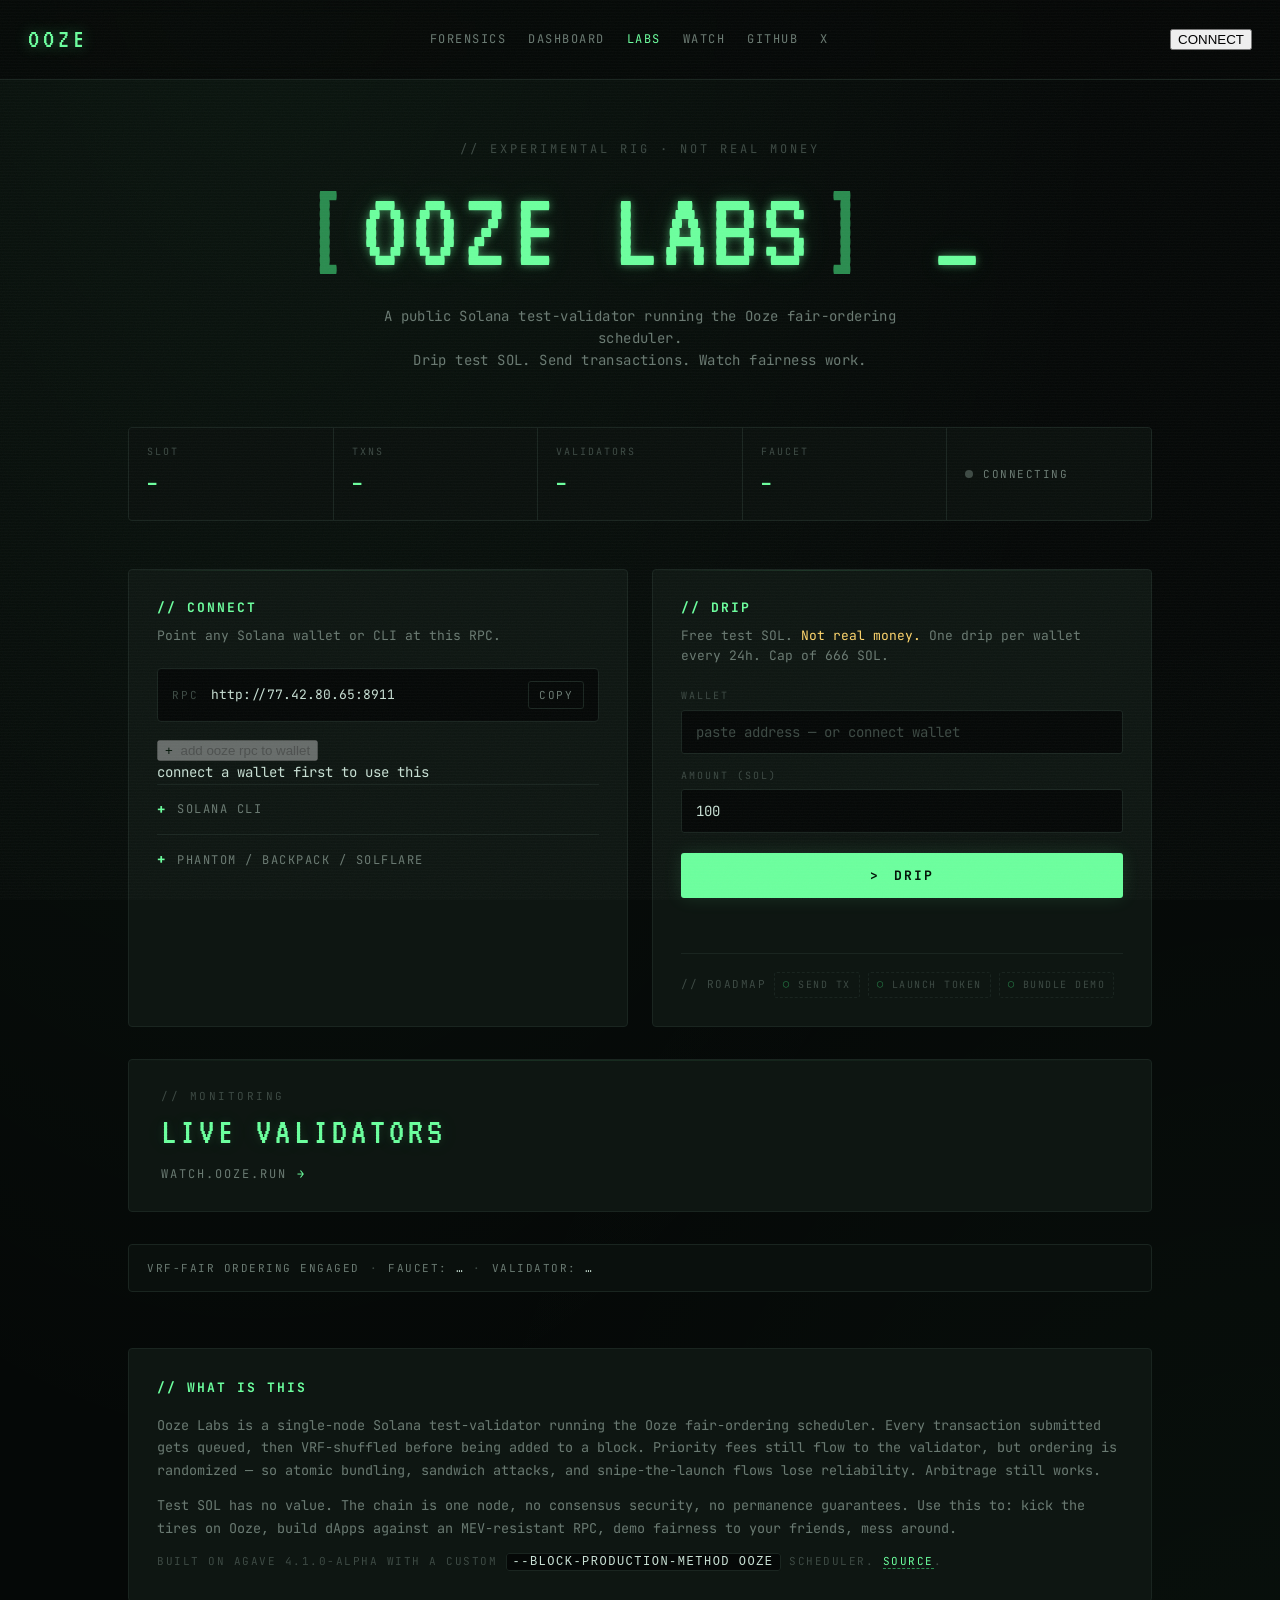
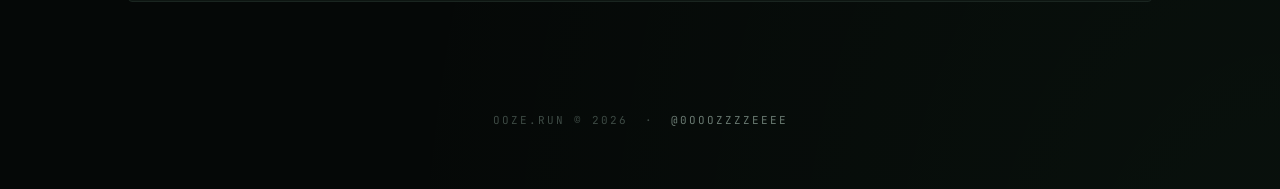
==== commit 3facc02c: "Add watch card to lab page" ====
--- a/static/index.html
+++ b/static/index.html
@@ -23,6 +23,7 @@
     <a href="https://ooze.run">FORENSICS</a>
     <a href="https://dashboard.ooze.run">DASHBOARD</a>
     <a href="/" class="active">LABS</a>
+    <a href="https://watch.ooze.run">WATCH</a>
     <a href="https://github.com/SwagasaurusFLEX" target="_blank" rel="noopener">GITHUB</a>
     <a href="https://twitter.com/0ooozzzzeeee" target="_blank" rel="noopener">X</a>
   </nav>
@@ -135,6 +136,15 @@
     </article>
 
   </section>
+
+  <a href="https://watch.ooze.run" class="watch-card" target="_blank" rel="noopener">
+    <div class="watch-card-pre">// monitoring</div>
+    <div class="watch-card-title">LIVE VALIDATORS</div>
+    <div class="watch-card-link">
+      watch.ooze.run
+      <span class="watch-card-arrow">→</span>
+    </div>
+  </a>
 
   <section class="footer-strip">
     <span>VRF-FAIR ORDERING ENGAGED</span>
--- a/static/style.css
+++ b/static/style.css
@@ -13,7 +13,7 @@
   --fg-dim: #6a7a72;
   --fg-mute: #3d4a44;
 
-  --ooze: #6cff9e;
+  --ooze: #6cff9e;        /* primary accent */
   --ooze-soft: #2a8c4f;
   --ooze-glow: rgba(108, 255, 158, 0.45);
   --ooze-glow-soft: rgba(108, 255, 158, 0.12);
@@ -78,7 +78,7 @@
 .topbar {
   display: flex;
   align-items: center;
-  gap: 18px;
+  justify-content: space-between;
   padding: 18px 28px;
   border-bottom: 1px solid var(--line);
   background: rgba(5, 8, 7, 0.8);
@@ -96,13 +96,11 @@
   color: var(--ooze);
   text-decoration: none;
   text-shadow: 0 0 14px var(--ooze-glow);
-  flex-shrink: 0;
 }
 
 .topbar nav {
   display: flex;
   gap: 22px;
-  margin-left: auto;
 }
 
 .topbar nav a {
@@ -116,50 +114,6 @@
 
 .topbar nav a:hover { color: var(--fg); }
 .topbar nav a.active { color: var(--ooze); }
-
-/* wallet button in topbar */
-.topbar-wallet {
-  flex-shrink: 0;
-}
-
-.wallet-btn {
-  font-family: var(--mono);
-  font-size: 11px;
-  letter-spacing: 1.5px;
-  text-transform: uppercase;
-  background: transparent;
-  border: 1px solid var(--ooze-soft);
-  color: var(--ooze);
-  padding: 8px 14px;
-  border-radius: 3px;
-  cursor: pointer;
-  transition: all 0.15s;
-  white-space: nowrap;
-}
-
-.wallet-btn:hover {
-  background: rgba(108, 255, 158, 0.06);
-  border-color: var(--ooze);
-  box-shadow: 0 0 12px var(--ooze-glow-soft);
-}
-
-.wallet-btn.connected {
-  border-color: var(--ooze);
-  background: rgba(108, 255, 158, 0.07);
-}
-
-.wallet-btn.connected::before {
-  content: '';
-  display: inline-block;
-  width: 6px;
-  height: 6px;
-  border-radius: 50%;
-  background: var(--ooze);
-  margin-right: 6px;
-  vertical-align: middle;
-  box-shadow: 0 0 8px var(--ooze);
-  animation: pulse 1.6s ease-in-out infinite;
-}
 
 /* ----- main layout ----- */
 
@@ -307,7 +261,7 @@
   display: grid;
   grid-template-columns: 1fr 1fr;
   gap: 24px;
-  margin-bottom: 56px;
+  margin-bottom: 32px;
 }
 
 @media (max-width: 760px) {
@@ -357,7 +311,7 @@
   border: 1px solid var(--line);
   border-radius: var(--radius);
   padding: 12px 14px;
-  margin-bottom: 14px;
+  margin-bottom: 18px;
 }
 
 .row-label {
@@ -403,49 +357,6 @@
   color: var(--ooze);
   border-color: var(--ooze);
 }
-
-/* ghost button (add-rpc, etc.) */
-
-.ghost-btn {
-  width: 100%;
-  background: transparent;
-  border: 1px dashed var(--line);
-  color: var(--fg-dim);
-  font-family: var(--mono);
-  font-size: 12px;
-  letter-spacing: 1.5px;
-  text-transform: uppercase;
-  padding: 11px 14px;
-  border-radius: 3px;
-  cursor: pointer;
-  transition: all 0.15s;
-}
-
-.ghost-btn:not(:disabled):hover {
-  color: var(--ooze);
-  border-color: var(--ooze-soft);
-  border-style: solid;
-  background: rgba(108, 255, 158, 0.04);
-}
-
-.ghost-btn:disabled {
-  cursor: not-allowed;
-  opacity: 0.55;
-}
-
-.add-rpc-hint {
-  font-size: 11px;
-  color: var(--fg-mute);
-  letter-spacing: 0.5px;
-  margin: 8px 0 18px;
-  min-height: 1.4em;
-  transition: color 0.2s;
-}
-
-.add-rpc-hint[data-state="ok"] { color: var(--ooze); }
-.add-rpc-hint[data-state="err"] { color: var(--err); }
-
-/* CLI details */
 
 .cli-details {
   border-top: 1px solid var(--line);
@@ -514,38 +425,6 @@
   letter-spacing: 2px;
   text-transform: uppercase;
   margin-bottom: 6px;
-}
-
-.field-row {
-  display: flex;
-  gap: 8px;
-  align-items: stretch;
-}
-
-.field-row input {
-  flex: 1;
-  min-width: 0;
-}
-
-.ghost-mini {
-  background: transparent;
-  border: 1px solid var(--line);
-  color: var(--fg-dim);
-  font-family: var(--mono);
-  font-size: 10px;
-  letter-spacing: 1.2px;
-  text-transform: uppercase;
-  padding: 0 12px;
-  border-radius: 3px;
-  cursor: pointer;
-  transition: all 0.15s;
-  white-space: nowrap;
-}
-
-.ghost-mini:hover {
-  color: var(--ooze);
-  border-color: var(--ooze-soft);
-  background: rgba(108, 255, 158, 0.04);
 }
 
 .drip input {
@@ -600,8 +479,6 @@
 }
 
 .btn-glyph { color: #001306; margin-right: 4px; }
-.ghost-btn .btn-glyph,
-.ghost-mini .btn-glyph { color: inherit; }
 
 .drip-status {
   margin-top: 14px;
@@ -646,6 +523,85 @@
   color: var(--ooze-soft);
 }
 
+/* ----- watch card (links to watch.ooze.run) ----- */
+
+.watch-card {
+  display: block;
+  text-decoration: none;
+  background: var(--bg-card);
+  border: 1px solid var(--line);
+  border-radius: var(--radius);
+  padding: 28px 32px;
+  margin-bottom: 32px;
+  position: relative;
+  overflow: hidden;
+  transition: border-color 0.2s, box-shadow 0.2s, transform 0.05s;
+  cursor: pointer;
+  animation: fade-up 0.6s 0.3s ease both;
+}
+
+.watch-card::before {
+  content: '';
+  position: absolute;
+  top: 0; left: 0; right: 0;
+  height: 1px;
+  background: linear-gradient(90deg, transparent, var(--ooze-glow-soft) 30%, transparent);
+  transition: background 0.2s;
+}
+
+.watch-card:hover {
+  border-color: var(--ooze-soft);
+  box-shadow: 0 0 28px rgba(108, 255, 158, 0.08);
+}
+
+.watch-card:hover::before {
+  background: linear-gradient(90deg, transparent, var(--ooze-glow) 30%, transparent);
+}
+
+.watch-card:active { transform: translateY(1px); }
+
+.watch-card-pre {
+  font-size: 11px;
+  letter-spacing: 2.5px;
+  text-transform: uppercase;
+  color: var(--fg-mute);
+  margin-bottom: 8px;
+}
+
+.watch-card-title {
+  font-family: var(--display);
+  font-size: 38px;
+  letter-spacing: 4px;
+  color: var(--ooze);
+  text-shadow: 0 0 8px var(--ooze-glow-soft), 0 0 24px var(--ooze-glow-soft);
+  line-height: 1;
+  margin-bottom: 14px;
+}
+
+.watch-card-link {
+  display: flex;
+  align-items: center;
+  gap: 10px;
+  font-family: var(--mono);
+  font-size: 12px;
+  letter-spacing: 2px;
+  text-transform: uppercase;
+  color: var(--fg-dim);
+  transition: color 0.2s;
+}
+
+.watch-card:hover .watch-card-link { color: var(--ooze); }
+
+.watch-card-arrow {
+  display: inline-block;
+  color: var(--ooze);
+  transition: transform 0.2s;
+}
+
+.watch-card:hover .watch-card-arrow {
+  transform: translateX(4px);
+}
+
 /* ----- footer strip ----- */
 
 .footer-strip {
@@ -726,128 +682,6 @@
 .page-footer a { color: var(--fg-dim); text-decoration: none; }
 .page-footer a:hover { color: var(--ooze); }
 
-/* ----- wallet modal ----- */
-
-.modal-overlay {
-  position: fixed;
-  inset: 0;
-  z-index: 2000;
-  background: rgba(0, 0, 0, 0.78);
-  backdrop-filter: blur(4px);
-  -webkit-backdrop-filter: blur(4px);
-  display: flex;
-  align-items: center;
-  justify-content: center;
-  padding: 24px;
-  animation: modal-fade 0.2s ease-out;
-}
-
-.modal-overlay[hidden] { display: none; }
-
-@keyframes modal-fade {
-  from { opacity: 0; }
-  to { opacity: 1; }
-}
-
-.modal {
-  background: var(--bg-card);
-  border: 1px solid var(--ooze-soft);
-  border-radius: var(--radius);
-  width: 100%;
-  max-width: 380px;
-  box-shadow:
-    0 0 60px rgba(108, 255, 158, 0.15),
-    0 20px 60px rgba(0, 0, 0, 0.6);
-  animation: modal-rise 0.25s ease-out;
-}
-
-@keyframes modal-rise {
-  from { opacity: 0; transform: translateY(12px); }
-  to { opacity: 1; transform: translateY(0); }
-}
-
-.modal-header {
-  display: flex;
-  align-items: center;
-  justify-content: space-between;
-  padding: 18px 22px;
-  border-bottom: 1px solid var(--line);
-}
-
-.modal-header h3 {
-  margin: 0;
-  font-family: var(--mono);
-  font-size: 13px;
-  letter-spacing: 2px;
-  color: var(--ooze);
-  text-transform: uppercase;
-  font-weight: 700;
-}
-
-.modal-close {
-  background: transparent;
-  border: none;
-  color: var(--fg-dim);
-  font-size: 24px;
-  line-height: 1;
-  cursor: pointer;
-  padding: 0 6px;
-  transition: color 0.15s;
-}
-
-.modal-close:hover { color: var(--ooze); }
-
-.modal-body {
-  padding: 14px 14px 6px;
-  display: flex;
-  flex-direction: column;
-  gap: 8px;
-}
-
-.wallet-option {
-  display: flex;
-  align-items: center;
-  justify-content: space-between;
-  background: var(--bg);
-  border: 1px solid var(--line);
-  border-radius: 3px;
-  padding: 14px 16px;
-  font-family: var(--mono);
-  color: var(--fg);
-  cursor: pointer;
-  transition: all 0.15s;
-  text-align: left;
-}
-
-.wallet-option:hover {
-  border-color: var(--ooze-soft);
-  background: rgba(108, 255, 158, 0.04);
-}
-
-.wallet-name {
-  font-size: 14px;
-  letter-spacing: 0.5px;
-  font-weight: 500;
-}
-
-.wallet-status {
-  font-size: 10px;
-  letter-spacing: 1.5px;
-  text-transform: uppercase;
-  color: var(--fg-mute);
-  transition: color 0.15s;
-}
-
-.wallet-status[data-state="detected"] { color: var(--ooze); }
-.wallet-status[data-state="missing"] { color: var(--fg-mute); }
-.wallet-status[data-state="mobile"] { color: var(--warn); }
-.wallet-status[data-state="err"] { color: var(--err); }
-
-.modal-foot {
-  padding: 8px 22px 18px;
-  text-align: center;
-}
-
 /* ----- entrance animations ----- */
 
 @keyframes fade-up {
@@ -860,33 +694,19 @@
 }
 .status { animation-delay: 0.15s; }
 .grid { animation-delay: 0.25s; }
-.footer-strip { animation-delay: 0.35s; }
-.readme { animation-delay: 0.45s; }
+.footer-strip { animation-delay: 0.4s; }
+.readme { animation-delay: 0.5s; }
 
 /* ----- responsive ----- */
-
-@media (max-width: 720px) {
-  .topbar {
-    flex-wrap: wrap;
-    gap: 12px;
-    padding: 14px 18px;
-  }
-  .topbar nav {
-    order: 3;
-    width: 100%;
-    justify-content: space-between;
-    gap: 14px;
-    flex-wrap: wrap;
-  }
-  .topbar nav a { font-size: 11px; letter-spacing: 1px; }
-  .topbar-wallet { margin-left: auto; }
-}
 
 @media (max-width: 560px) {
   main { padding: 36px 18px 60px; }
+  .topbar { padding: 14px 18px; }
+  .topbar nav { gap: 14px; }
+  .topbar nav a { font-size: 11px; letter-spacing: 1px; }
   .card { padding: 22px; }
   .endpoint-row { flex-wrap: wrap; }
   .endpoint-row code { width: 100%; }
-  .field-row { flex-direction: column; gap: 6px; align-items: stretch; }
-  .ghost-mini { padding: 10px; font-size: 11px; }
+  .watch-card { padding: 22px 24px; }
+  .watch-card-title { font-size: 30px; letter-spacing: 3px; }
 }
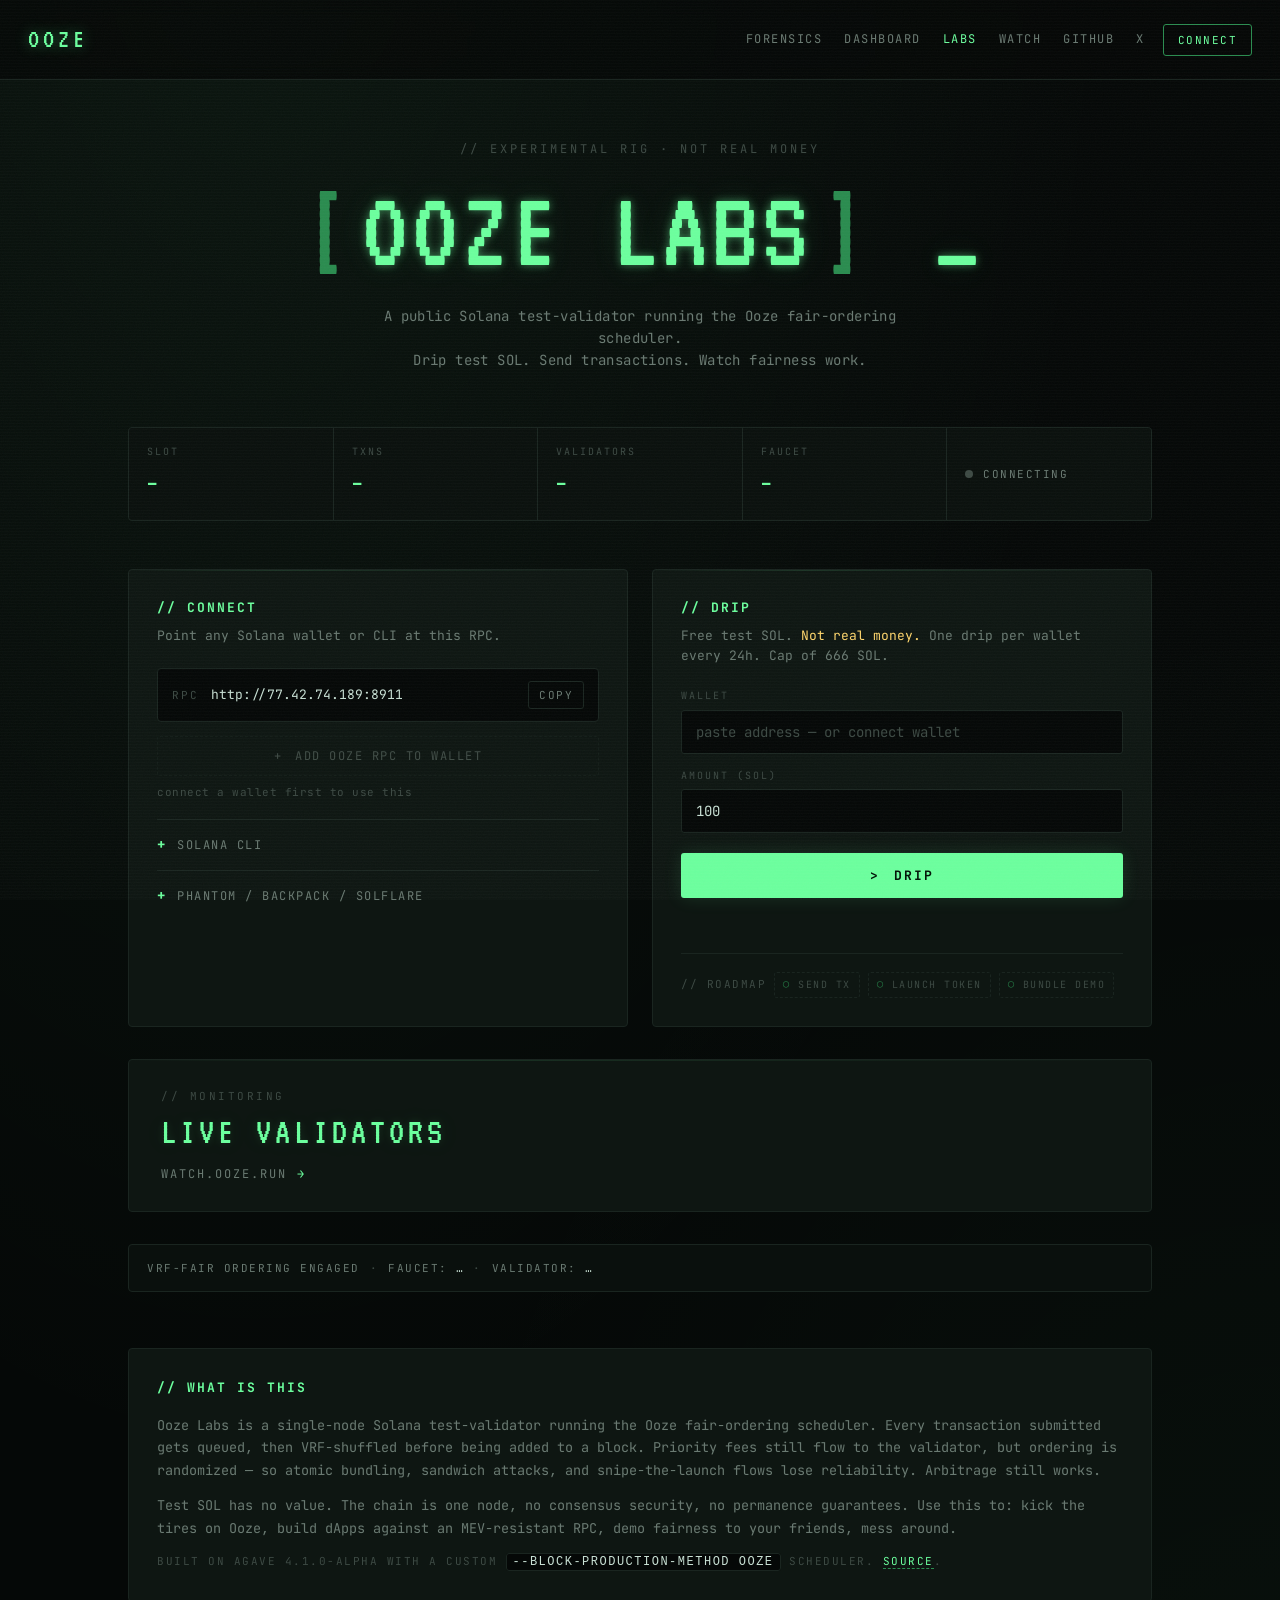
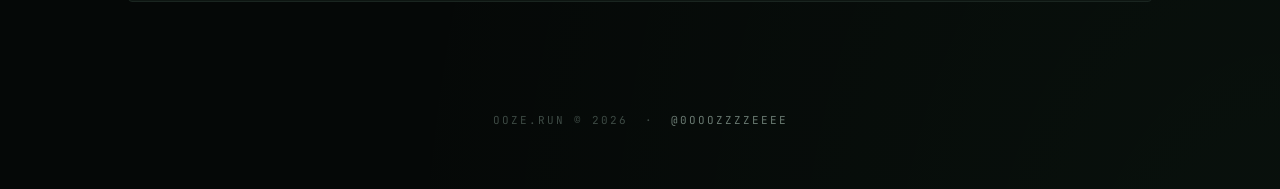
==== commit a969a1a1: "Update VPS IP to new server" ====
--- a/static/index.html
+++ b/static/index.html
@@ -77,7 +77,7 @@
 
       <div class="endpoint-row" data-copy="rpc">
         <span class="row-label">RPC</span>
-        <code id="rpc-url">http://77.42.80.65:8911</code>
+        <code id="rpc-url">http://77.42.74.189:8911</code>
         <button class="copy-btn" data-target="rpc-url">copy</button>
       </div>
 
@@ -88,7 +88,7 @@
 
       <details class="cli-details">
         <summary>Solana CLI</summary>
-<pre><span class="prompt">$</span> solana config set --url <span class="hl" id="cli-url">http://77.42.80.65:8911</span>
+<pre><span class="prompt">$</span> solana config set --url <span class="hl" id="cli-url">http://77.42.74.189:8911</span>
 <span class="prompt">$</span> solana airdrop 10
 <span class="prompt">$</span> solana balance</pre>
       </details>
@@ -98,7 +98,7 @@
 <pre>Settings → Developer Settings → Change Network →
   Add Custom RPC →
     Name:   <span class="hl">Ooze Labs</span>
-    URL:    <span class="hl rpc-inline">http://77.42.80.65:8911</span></pre>
+    URL:    <span class="hl rpc-inline">http://77.42.74.189:8911</span></pre>
       </details>
     </article>
 
--- a/static/style.css
+++ b/static/style.css
@@ -13,13 +13,17 @@
   --fg-dim: #6a7a72;
   --fg-mute: #3d4a44;
 
-  --ooze: #6cff9e;        /* primary accent */
+  --ooze: #6cff9e;
   --ooze-soft: #2a8c4f;
   --ooze-glow: rgba(108, 255, 158, 0.45);
   --ooze-glow-soft: rgba(108, 255, 158, 0.12);
 
   --warn: #ffd66c;
   --err: #ff6c6c;
+
+  --phos: #00ff41;
+  --phos-glow: rgba(0, 255, 65, 0.55);
+  --phos-glow-soft: rgba(0, 255, 65, 0.15);
 
   --mono: 'JetBrains Mono', ui-monospace, SFMono-Regular, Menlo, monospace;
   --display: 'VT323', var(--mono);
@@ -78,7 +82,7 @@
 .topbar {
   display: flex;
   align-items: center;
-  justify-content: space-between;
+  gap: 18px;
   padding: 18px 28px;
   border-bottom: 1px solid var(--line);
   background: rgba(5, 8, 7, 0.8);
@@ -96,11 +100,13 @@
   color: var(--ooze);
   text-decoration: none;
   text-shadow: 0 0 14px var(--ooze-glow);
+  flex-shrink: 0;
 }
 
 .topbar nav {
   display: flex;
   gap: 22px;
+  margin-left: auto;
 }
 
 .topbar nav a {
@@ -114,6 +120,50 @@
 
 .topbar nav a:hover { color: var(--fg); }
 .topbar nav a.active { color: var(--ooze); }
+
+/* wallet button in topbar */
+.topbar-wallet {
+  flex-shrink: 0;
+}
+
+.wallet-btn {
+  font-family: var(--mono);
+  font-size: 11px;
+  letter-spacing: 1.5px;
+  text-transform: uppercase;
+  background: transparent;
+  border: 1px solid var(--ooze-soft);
+  color: var(--ooze);
+  padding: 8px 14px;
+  border-radius: 3px;
+  cursor: pointer;
+  transition: all 0.15s;
+  white-space: nowrap;
+}
+
+.wallet-btn:hover {
+  background: rgba(108, 255, 158, 0.06);
+  border-color: var(--ooze);
+  box-shadow: 0 0 12px var(--ooze-glow-soft);
+}
+
+.wallet-btn.connected {
+  border-color: var(--ooze);
+  background: rgba(108, 255, 158, 0.07);
+}
+
+.wallet-btn.connected::before {
+  content: '';
+  display: inline-block;
+  width: 6px;
+  height: 6px;
+  border-radius: 50%;
+  background: var(--ooze);
+  margin-right: 6px;
+  vertical-align: middle;
+  box-shadow: 0 0 8px var(--ooze);
+  animation: pulse 1.6s ease-in-out infinite;
+}
 
 /* ----- main layout ----- */
 
@@ -311,7 +361,7 @@
   border: 1px solid var(--line);
   border-radius: var(--radius);
   padding: 12px 14px;
-  margin-bottom: 18px;
+  margin-bottom: 14px;
 }
 
 .row-label {
@@ -357,6 +407,49 @@
   color: var(--ooze);
   border-color: var(--ooze);
 }
+
+/* ghost button (add-rpc, etc.) */
+
+.ghost-btn {
+  width: 100%;
+  background: transparent;
+  border: 1px dashed var(--line);
+  color: var(--fg-dim);
+  font-family: var(--mono);
+  font-size: 12px;
+  letter-spacing: 1.5px;
+  text-transform: uppercase;
+  padding: 11px 14px;
+  border-radius: 3px;
+  cursor: pointer;
+  transition: all 0.15s;
+}
+
+.ghost-btn:not(:disabled):hover {
+  color: var(--ooze);
+  border-color: var(--ooze-soft);
+  border-style: solid;
+  background: rgba(108, 255, 158, 0.04);
+}
+
+.ghost-btn:disabled {
+  cursor: not-allowed;
+  opacity: 0.55;
+}
+
+.add-rpc-hint {
+  font-size: 11px;
+  color: var(--fg-mute);
+  letter-spacing: 0.5px;
+  margin: 8px 0 18px;
+  min-height: 1.4em;
+  transition: color 0.2s;
+}
+
+.add-rpc-hint[data-state="ok"] { color: var(--ooze); }
+.add-rpc-hint[data-state="err"] { color: var(--err); }
+
+/* CLI details */
 
 .cli-details {
   border-top: 1px solid var(--line);
@@ -427,6 +520,48 @@
   margin-bottom: 6px;
 }
 
+.field-row {
+  display: flex;
+  gap: 8px;
+  align-items: stretch;
+}
+
+.field-row input {
+  flex: 1;
+  min-width: 0;
+}
+
+.ghost-mini {
+  background: rgba(108, 255, 158, 0.08);
+  border: 1px solid var(--ooze-soft);
+  color: var(--ooze);
+  font-family: var(--mono);
+  font-size: 10px;
+  font-weight: 700;
+  letter-spacing: 1.2px;
+  text-transform: uppercase;
+  padding: 0 14px;
+  border-radius: 3px;
+  cursor: pointer;
+  transition: all 0.15s;
+  white-space: nowrap;
+  box-shadow: 0 0 12px var(--ooze-glow-soft);
+  animation: pulse-glow 2.4s ease-in-out infinite;
+}
+
+.ghost-mini:hover {
+  background: var(--ooze);
+  color: #001306;
+  border-color: var(--ooze);
+  box-shadow: 0 0 18px var(--ooze-glow);
+  animation: none;
+}
+
+@keyframes pulse-glow {
+  0%, 100% { box-shadow: 0 0 8px var(--ooze-glow-soft); }
+  50% { box-shadow: 0 0 18px var(--ooze-glow); }
+}
+
 .drip input {
   width: 100%;
   padding: 12px 14px;
@@ -479,6 +614,8 @@
 }
 
 .btn-glyph { color: #001306; margin-right: 4px; }
+.ghost-btn .btn-glyph,
+.ghost-mini .btn-glyph { color: inherit; }
 
 .drip-status {
   margin-top: 14px;
@@ -535,27 +672,58 @@
   margin-bottom: 32px;
   position: relative;
   overflow: hidden;
-  transition: border-color 0.2s, box-shadow 0.2s, transform 0.05s;
+  transition: border-color 0.3s, box-shadow 0.3s, transform 0.05s;
   cursor: pointer;
   animation: fade-up 0.6s 0.3s ease both;
-}
-
+  isolation: isolate;
+}
+
+/* the map "porthole" — sits behind content, hidden until hover */
+.watch-card::after {
+  content: '';
+  position: absolute;
+  inset: 0;
+  z-index: -1;
+  background-image: url("/static/world-map.svg");
+  background-repeat: no-repeat;
+  /* desktop default: equator band, wide horizontal slice */
+  background-size: 180% auto;
+  background-position: center 38%;
+  opacity: 0;
+  filter:
+    invert(1)
+    sepia(1)
+    saturate(600)
+    hue-rotate(59deg)
+    brightness(1.45)
+    drop-shadow(0 0 8px rgb(15, 255, 2));
+  transition: opacity 0.4s ease;
+}
+
+/* top accent line */
 .watch-card::before {
   content: '';
   position: absolute;
   top: 0; left: 0; right: 0;
   height: 1px;
   background: linear-gradient(90deg, transparent, var(--ooze-glow-soft) 30%, transparent);
-  transition: background 0.2s;
+  transition: background 0.3s;
+  z-index: 1;
 }
 
 .watch-card:hover {
-  border-color: var(--ooze-soft);
-  box-shadow: 0 0 28px rgba(108, 255, 158, 0.08);
+  border-color: var(--phos);
+  box-shadow:
+    0 0 28px rgba(0, 255, 65, 0.15),
+    inset 0 0 60px rgba(0, 0, 0, 0.5);
 }
 
 .watch-card:hover::before {
-  background: linear-gradient(90deg, transparent, var(--ooze-glow) 30%, transparent);
+  background: linear-gradient(90deg, transparent, var(--phos-glow) 30%, transparent);
+}
+
+.watch-card:hover::after {
+  opacity: 0.5;
 }
 
 .watch-card:active { transform: translateY(1px); }
@@ -566,6 +734,9 @@
   text-transform: uppercase;
   color: var(--fg-mute);
   margin-bottom: 8px;
+  transition: color 0.3s;
+  position: relative;
+  z-index: 2;
 }
 
 .watch-card-title {
@@ -576,6 +747,9 @@
   text-shadow: 0 0 8px var(--ooze-glow-soft), 0 0 24px var(--ooze-glow-soft);
   line-height: 1;
   margin-bottom: 14px;
+  transition: color 0.3s, text-shadow 0.3s;
+  position: relative;
+  z-index: 2;
 }
 
 .watch-card-link {
@@ -587,18 +761,32 @@
   letter-spacing: 2px;
   text-transform: uppercase;
   color: var(--fg-dim);
-  transition: color 0.2s;
-}
-
-.watch-card:hover .watch-card-link { color: var(--ooze); }
+  transition: color 0.3s;
+  position: relative;
+  z-index: 2;
+}
 
 .watch-card-arrow {
   display: inline-block;
   color: var(--ooze);
-  transition: transform 0.2s;
+  transition: transform 0.2s, color 0.3s;
+}
+
+/* on hover: shift mint → phosphor green to match the watch page palette */
+.watch-card:hover .watch-card-title {
+  color: var(--phos);
+  text-shadow:
+    0 0 4px var(--phos),
+    0 0 12px var(--phos-glow),
+    0 0 28px var(--phos-glow-soft);
+}
+
+.watch-card:hover .watch-card-link {
+  color: var(--phos);
 }
 
 .watch-card:hover .watch-card-arrow {
+  color: var(--phos);
   transform: translateX(4px);
 }
 
@@ -682,6 +870,128 @@
 .page-footer a { color: var(--fg-dim); text-decoration: none; }
 .page-footer a:hover { color: var(--ooze); }
 
+/* ----- wallet modal ----- */
+
+.modal-overlay {
+  position: fixed;
+  inset: 0;
+  z-index: 2000;
+  background: rgba(0, 0, 0, 0.78);
+  backdrop-filter: blur(4px);
+  -webkit-backdrop-filter: blur(4px);
+  display: flex;
+  align-items: center;
+  justify-content: center;
+  padding: 24px;
+  animation: modal-fade 0.2s ease-out;
+}
+
+.modal-overlay[hidden] { display: none; }
+
+@keyframes modal-fade {
+  from { opacity: 0; }
+  to { opacity: 1; }
+}
+
+.modal {
+  background: var(--bg-card);
+  border: 1px solid var(--ooze-soft);
+  border-radius: var(--radius);
+  width: 100%;
+  max-width: 380px;
+  box-shadow:
+    0 0 60px rgba(108, 255, 158, 0.15),
+    0 20px 60px rgba(0, 0, 0, 0.6);
+  animation: modal-rise 0.25s ease-out;
+}
+
+@keyframes modal-rise {
+  from { opacity: 0; transform: translateY(12px); }
+  to { opacity: 1; transform: translateY(0); }
+}
+
+.modal-header {
+  display: flex;
+  align-items: center;
+  justify-content: space-between;
+  padding: 18px 22px;
+  border-bottom: 1px solid var(--line);
+}
+
+.modal-header h3 {
+  margin: 0;
+  font-family: var(--mono);
+  font-size: 13px;
+  letter-spacing: 2px;
+  color: var(--ooze);
+  text-transform: uppercase;
+  font-weight: 700;
+}
+
+.modal-close {
+  background: transparent;
+  border: none;
+  color: var(--fg-dim);
+  font-size: 24px;
+  line-height: 1;
+  cursor: pointer;
+  padding: 0 6px;
+  transition: color 0.15s;
+}
+
+.modal-close:hover { color: var(--ooze); }
+
+.modal-body {
+  padding: 14px 14px 6px;
+  display: flex;
+  flex-direction: column;
+  gap: 8px;
+}
+
+.wallet-option {
+  display: flex;
+  align-items: center;
+  justify-content: space-between;
+  background: var(--bg);
+  border: 1px solid var(--line);
+  border-radius: 3px;
+  padding: 14px 16px;
+  font-family: var(--mono);
+  color: var(--fg);
+  cursor: pointer;
+  transition: all 0.15s;
+  text-align: left;
+}
+
+.wallet-option:hover {
+  border-color: var(--ooze-soft);
+  background: rgba(108, 255, 158, 0.04);
+}
+
+.wallet-name {
+  font-size: 14px;
+  letter-spacing: 0.5px;
+  font-weight: 500;
+}
+
+.wallet-status {
+  font-size: 10px;
+  letter-spacing: 1.5px;
+  text-transform: uppercase;
+  color: var(--fg-mute);
+  transition: color 0.15s;
+}
+
+.wallet-status[data-state="detected"] { color: var(--ooze); }
+.wallet-status[data-state="missing"] { color: var(--fg-mute); }
+.wallet-status[data-state="mobile"] { color: var(--warn); }
+.wallet-status[data-state="err"] { color: var(--err); }
+
+.modal-foot {
+  padding: 8px 22px 18px;
+  text-align: center;
+}
+
 /* ----- entrance animations ----- */
 
 @keyframes fade-up {
@@ -699,14 +1009,35 @@
 
 /* ----- responsive ----- */
 
+@media (max-width: 720px) {
+  .topbar {
+    flex-wrap: wrap;
+    gap: 12px;
+    padding: 14px 18px;
+  }
+  .topbar nav {
+    order: 3;
+    width: 100%;
+    justify-content: space-between;
+    gap: 14px;
+    flex-wrap: wrap;
+  }
+  .topbar nav a { font-size: 11px; letter-spacing: 1px; }
+  .topbar-wallet { margin-left: auto; }
+}
+
 @media (max-width: 560px) {
   main { padding: 36px 18px 60px; }
-  .topbar { padding: 14px 18px; }
-  .topbar nav { gap: 14px; }
-  .topbar nav a { font-size: 11px; letter-spacing: 1px; }
   .card { padding: 22px; }
   .endpoint-row { flex-wrap: wrap; }
   .endpoint-row code { width: 100%; }
+  .field-row { flex-direction: column; gap: 6px; align-items: stretch; }
+  .ghost-mini { padding: 10px; font-size: 11px; }
   .watch-card { padding: 22px 24px; }
   .watch-card-title { font-size: 30px; letter-spacing: 3px; }
+  /* on mobile: vertical strip showing east asia (korea/japan) */
+  .watch-card::after {
+    background-size: auto 250%;
+    background-position: 78% center;
+  }
 }
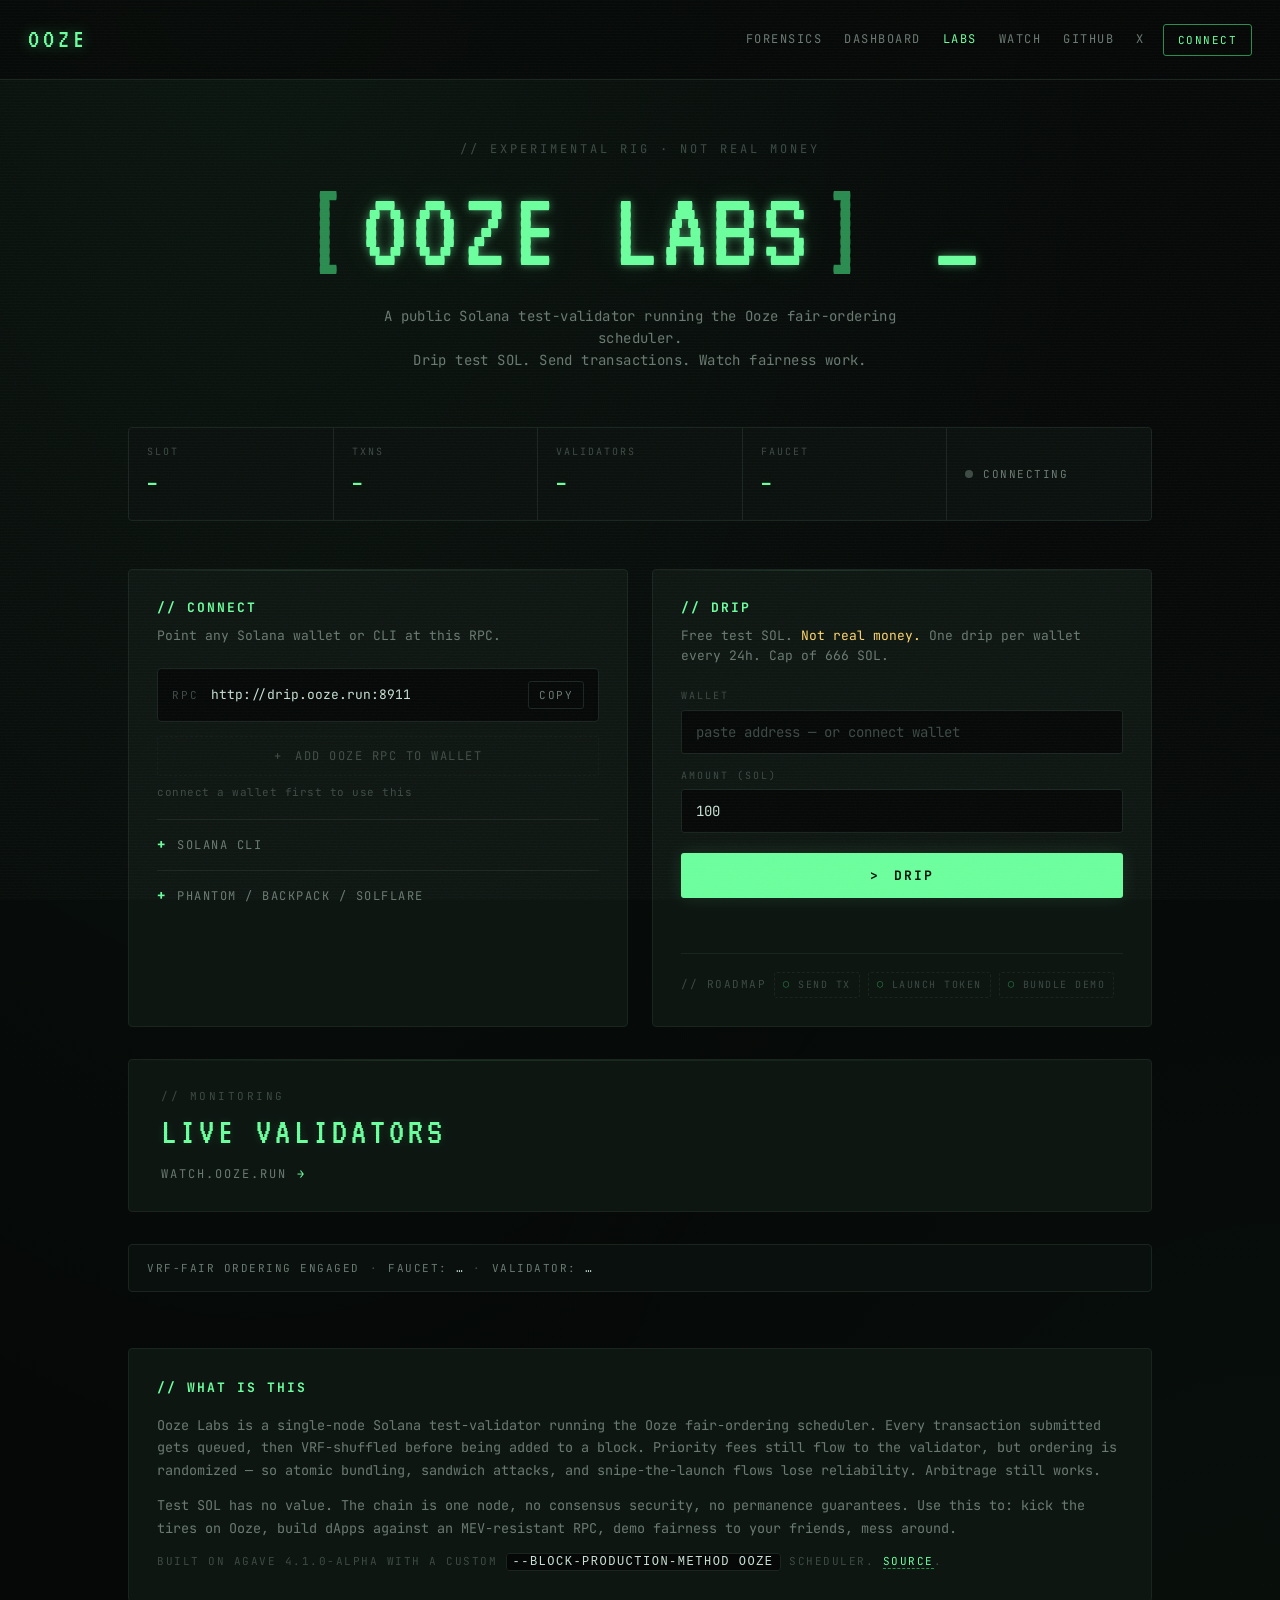
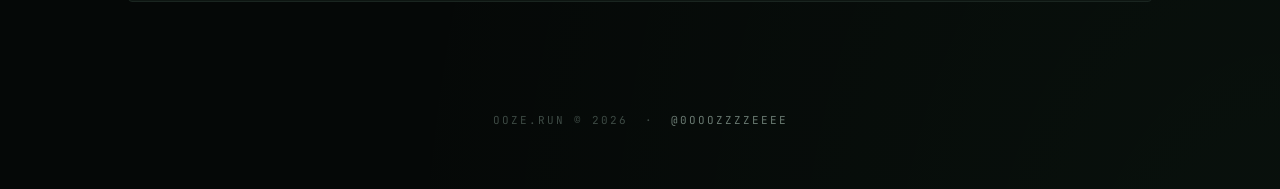
==== commit 6c024b69: "Update RPC to drip.ooze.run" ====
--- a/static/index.html
+++ b/static/index.html
@@ -77,7 +77,7 @@
 
       <div class="endpoint-row" data-copy="rpc">
         <span class="row-label">RPC</span>
-        <code id="rpc-url">http://77.42.74.189:8911</code>
+        <code id="rpc-url">http://drip.ooze.run:8911</code>
         <button class="copy-btn" data-target="rpc-url">copy</button>
       </div>
 
@@ -88,7 +88,7 @@
 
       <details class="cli-details">
         <summary>Solana CLI</summary>
-<pre><span class="prompt">$</span> solana config set --url <span class="hl" id="cli-url">http://77.42.74.189:8911</span>
+<pre><span class="prompt">$</span> solana config set --url <span class="hl" id="cli-url">http://drip.ooze.run:8911</span>
 <span class="prompt">$</span> solana airdrop 10
 <span class="prompt">$</span> solana balance</pre>
       </details>
@@ -98,7 +98,7 @@
 <pre>Settings → Developer Settings → Change Network →
   Add Custom RPC →
     Name:   <span class="hl">Ooze Labs</span>
-    URL:    <span class="hl rpc-inline">http://77.42.74.189:8911</span></pre>
+    URL:    <span class="hl rpc-inline">http://drip.ooze.run:8911</span></pre>
       </details>
     </article>
 
